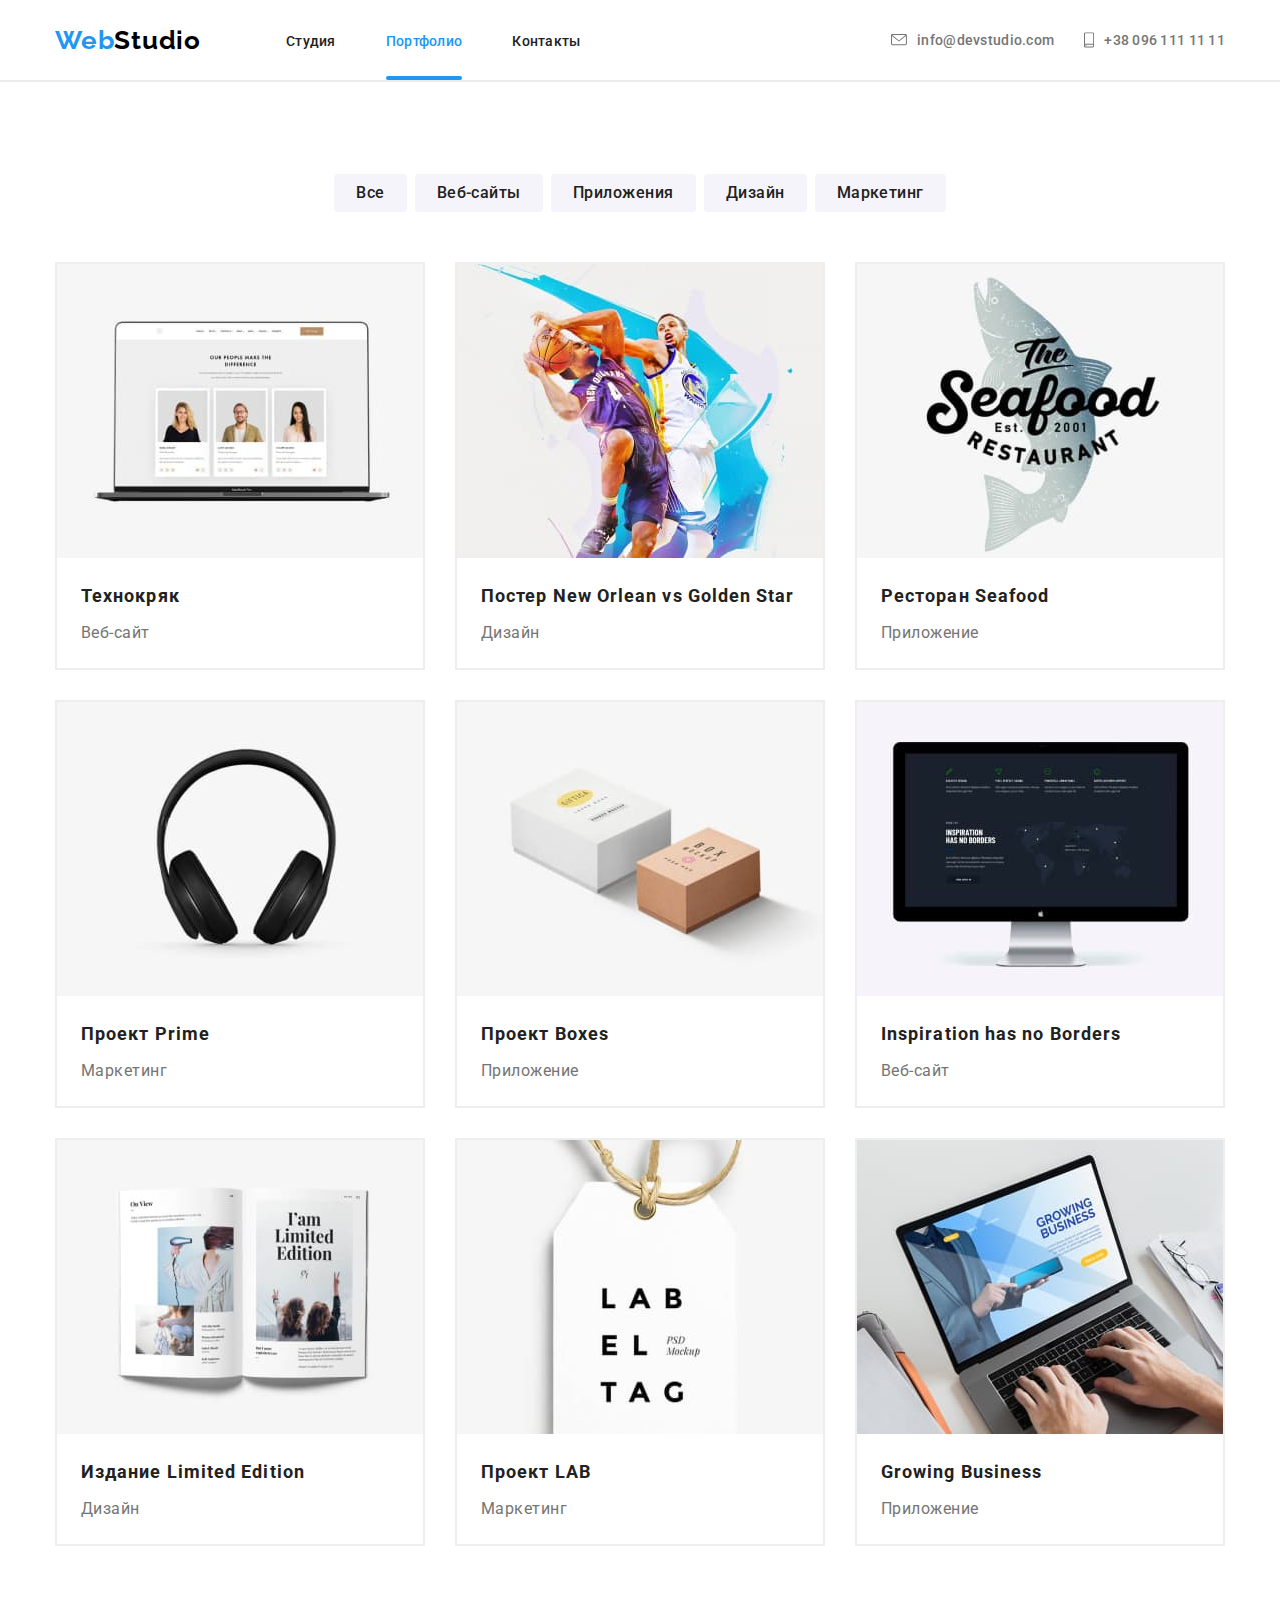
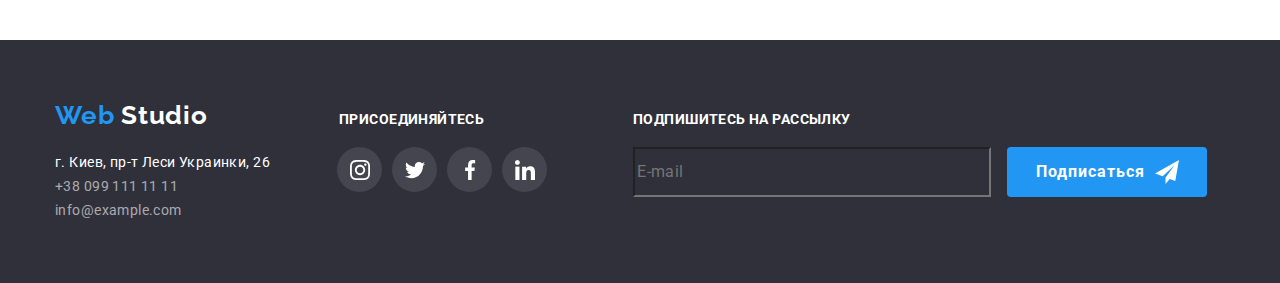
==== portfolio.html @ 1207f187 "переносить стилі СSS-коду на препроцесор SASS" ====
<!DOCTYPE html>
<html lang="ru">

<head>
    <meta charset="UTF-8" />
    <meta name="viewport" content="width=device-width, initial-scale=1.0" />
    <title>Портфолио</title>
    <link href="https://fonts.googleapis.com/css2?family=Raleway:wght@700&family=Roboto:wght@300;500;700;900&display=swap" rel="stylesheet" />
    <link rel="stylesheet" href="./css/portfolio.min.css" />
</head>

<body>
    <header class="page-header">
        <div class="container nav-contact">
            <a class="logo" href="./index.html">
                <span class="first-part-logo">Web</span> Studio
            </a>
            <nav>
                <ul class="site-nav list">
                    <li class="iten"><a class="site-link" href="./index.html">Студия</a></li>
                    <li class="iten">
                        <a class="site-current site-link" href="./portfolio.html">Портфолио</a>
                    </li>
                    <li class="iten"><a class="site-link" href="#">Контакты</a></li>
                </ul>
            </nav>
            <ul class="contact-us list">
                <li class="iten">
                    <a class="contact-us-link" href="mailto:info@devstudio.com">
                        <svg class="contact-us-icon" width="16" height="12">
                <use href="./images/icons/sprite.svg#icon-envelope"></use></svg              >info@devstudio.com</a
            >
          </li>
          <li class="iten">
            <a class="contact-us-link" href="tel:+380961111111">
              <svg class="contact-us-icon" width="10" height="16">
                <use
                  href="./images/icons/sprite.svg#icon-smartphone"
                ></use></svg>+38 096 111 11 11</a>
                </li>
            </ul>
        </div>
    </header>
    <main>
        <section class="section portfolio">
            <div class="container">
                <h1 hidden class="list">наши услуги</h1>
                <ul class="button-items list">
                    <li class="iten">
                        <button class="button-nav" type="button">Все</button>
                    </li>
                    <li class="iten">
                        <button class="button-nav" type="button">Веб-сайты</button>
                    </li>
                    <li class="iten">
                        <button class="button-nav" type="button">Приложения</button>
                    </li>
                    <li class="iten">
                        <button class="button-nav" type="button">Дизайн</button>
                    </li>
                    <li class="iten">
                        <button class="button-nav" type="button">Маркетинг</button>
                    </li>
                </ul>
            </div>
        </section>
        <section class="section pro">
            <div class="container">
                <h2 hidden class="section-title">Наши проекты</h2>
                <ul class="projects-items list">
                    <li class="iten">
                        <a class="projects-link" href="#">
                            <div class="position">
                                <img class="pic-project" src="./images/portfolio_all/img-odyn.jpg" alt="Главная страница сайта Технокряк" width="370" />
                                <div class="portfolio-overlay">
                                    <p class="text-project">
                                        Технокряк это современная площадка распространения коронавируса. Компании используют эту платформу для цифрового шпионажа и атак на защищённые сервера конкурентов.
                                    </p>
                                </div>
                            </div>

                            <h3 class="section-subtitle project-size">Технокряк</h3>
                            <p class="text text-project-size">Веб-сайт</p>
                        </a>
                    </li>
                    <li class="iten">
                        <a class="projects-link" href=" #">
                            <div class="position">
                                <img class="pic-project" src="./images/portfolio_all/img-dwa.jpg" alt="Постер New Orlean vs Golden Star" width="370" />
                                <div class="portfolio-overlay">
                                    <p class="text-project">
                                        Технокряк это современная площадка распространения коронавируса. Компании используют эту платформу для цифрового шпионажа и атак на защищённые сервера конкурентов.
                                    </p>
                                </div>
                            </div>
                            <h3 class="section-subtitle project-size">
                                Постер New Orlean vs Golden Star
                            </h3>
                            <p class="text text-project-size">Дизайн</p>
                        </a>
                    </li>
                    <li class="iten">
                        <a class="projects-link" href=" #">
                            <div class="position"><img class="pic-project" src="./images/portfolio_all/img-try.jpg" alt="Ресторан Seafood" width="370" />
                                <div class="portfolio-overlay">
                                    <p class="text-project">
                                        Технокряк это современная площадка распространения коронавируса. Компании используют эту платформу для цифрового шпионажа и атак на защищённые сервера конкурентов.
                                    </p>
                                </div>
                            </div>
                            <h3 class="section-subtitle project-size">Ресторан Seafood</h3>
                            <p class="text text-project-size">Приложение</p>
                        </a>
                    </li>
                    <li class="iten">
                        <a class="projects-link" href=" #">
                            <div class="position"><img class="pic-project" src="./images/portfolio_all/img-cztery.jpg" alt="Наушники" width="370" />
                                <div class="portfolio-overlay">
                                    <p class="text-project">
                                        Технокряк это современная площадка распространения коронавируса. Компании используют эту платформу для цифрового шпионажа и атак на защищённые сервера конкурентов.
                                    </p>
                                </div>
                            </div>
                            <h3 class="section-subtitle project-size">Проект Prime</h3>
                            <p class="text text-project-size">Маркетинг</p>
                        </a>
                    </li>
                    <li class="iten">
                        <a class="projects-link" href=" #">
                            <div class="position"><img class="pic-project" src="./images/portfolio_all/img-piec.jpg" alt="Две коробки" width="370" />
                                <div class="portfolio-overlay">
                                    <p class="text-project">
                                        Технокряк это современная площадка распространения коронавируса. Компании используют эту платформу для цифрового шпионажа и атак на защищённые сервера конкурентов.
                                    </p>
                                </div>
                            </div>
                            <h3 class="section-subtitle project-size">Проект Boxes</h3>
                            <p class="text text-project-size">Приложение</p>
                        </a>
                    </li>
                    <li class="iten">
                        <a class="projects-link" href=" #">
                            <div class="position"><img class="pic-project" src="./images/portfolio_all/img-szesc.jpg" alt="Экран компьютера" width="370" />
                                <div class="portfolio-overlay">
                                    <p class="text-project">
                                        Технокряк это современная площадка распространения коронавируса. Компании используют эту платформу для цифрового шпионажа и атак на защищённые сервера конкурентов.
                                    </p>
                                </div>
                            </div>
                            <h3 class="section-subtitle project-size">
                                Inspiration has no Borders
                            </h3>
                            <p class="text text-project-size">Веб-сайт</p>
                        </a>
                    </li>
                    <li class="iten">
                        <a class="projects-link" href=" #">
                            <div class="position"><img class="pic-project" src="./images/portfolio_all/img-siedem.jpg" alt="Издание Limited Edition" width="370" />
                                <div class="portfolio-overlay">
                                    <p class="text-project">
                                        Технокряк это современная площадка распространения коронавируса. Компании используют эту платформу для цифрового шпионажа и атак на защищённые сервера конкурентов.
                                    </p>
                                </div>
                            </div>
                            <h3 class="section-subtitle project-size">
                                Издание Limited Edition
                            </h3>
                            <p class="text text-project-size">Дизайн</p>
                        </a>
                    </li>
                    <li class="iten">
                        <a class="projects-link" href=" #">
                            <div class="position">
                                <img class="pic-project" src="./images/portfolio_all/img-osiem.jpg" alt="Метка" width="370" />
                                <div class="portfolio-overlay">
                                    <p class="text-project">
                                        Технокряк это современная площадка распространения коронавируса. Компании используют эту платформу для цифрового шпионажа и атак на защищённые сервера конкурентов.
                                    </p>
                                </div>
                            </div>

                            <h3 class="section-subtitle project-size">Проект LAB</h3>
                            <p class="text text-project-size">Маркетинг</p>
                        </a>
                    </li>
                    <li class="iten">
                        <a class="projects-link" href=" #">
                            <div class="position">
                                <img class="pic-project" src="./images/portfolio_all/img-dziewiec.jpg" alt="ноутбук" width="370" />
                                <div class="portfolio-overlay">
                                    <p class="text-project">
                                        Технокряк это современная площадка распространения коронавируса. Компании используют эту платформу для цифрового шпионажа и атак на защищённые сервера конкурентов.
                                    </p>
                                </div>
                            </div>
                            <h3 class="section-subtitle project-size">Growing Business</h3>
                            <p class="text text-project-size">Приложение</p>
                        </a>

                    </li>
                </ul>
            </div>
        </section>
    </main>
    <footer class="footer">
        <!--силка на головну сторінку, адреса і контакти-->
        <div class="container foot-div">
            <section class="section foot">
                <h2>
                    <a class="logo foo" href="#">
                        <span class="first-part-logo">Web</span
              ><span class="second-part-logo"> Studio</span></a>
                </h2>
                <address>
            <ul class="info-about-compani list">
              <li>
                <a class="location-link" href="#"
                  >г. Киев, пр-т Леси Украинки, 26</a
                >
              </li>
              <li>
                <a class="number-link" href="tel:+380991111111"
                  >+38 099 111 11 11</a
                >
              </li>
              <li>
                <a class="mail-link" href="mailto:info@example.com"
                  >info@example.com</a
                >
              </li>
            </ul>
          </address>
            </section>
            <!--силки на соц мережі компанії-->
            <div class="follow-us-div">
                <span class="follow-us-text">присоединяйтесь</span>
                <ul class="footer-social-iteam list">
                    <li class="iten">
                        <a class="footer-social-link" href="#" target="_blank" rel="noopener norefereer" aria-label="сылка Instagram"><img src="./images/social/instagram-sec.svg" alt="" /></a>
                    </li>
                    <li class="iten">
                        <a class="footer-social-link" href="#" target="_blank" rel="noopener norefereer" aria-label="сылка Twitter"><img src="./images/social/twitter-sec.svg" alt="" /></a>
                    </li>
                    <li class="iten">
                        <a class="footer-social-link" href="#" target="_blank" rel="noopener norefereer" aria-label="сылка Facebook"><img src="./images/social/facebook-sec.svg" alt="" /></a>
                    </li>
                    <li class="iten">
                        <a class="footer-social-link" href="#" target="_blank" rel="noopener norefereer" aria-label="сылка Linkedin">
                            <img src="./images/social/linkedin-sec.svg" alt="" /></a>
                    </li>
                </ul>
            </div>
            <!--форма для бажаючих отримати розсилку-->
            <div>
                <span class="follow-us-text">подпишитесь на рассылку</span>
                <!--знаю, що для задуманої роботи моє написання форми, можливо, неправильне, але хотіла, щоб візуально виглядало подібно :) -->
                <form class="form" action="#">
                    <label>
              <input class="email-box" type="email" placeholder="E-mail" />
            </label>
                    <button class="button btn-footer" type="submit">Подписаться<svg class="follow-icon" width="24" height="24"><use href="./images/icons/sprite.svg#icon-icon-send"> </use></svg></button>
                </form>
            </div>
        </div>
    </footer>

</body>

</html>
---- css/portfolio.min.css ----
/*! normalize.css v8.0.1 | MIT License | github.com/necolas/normalize.css */html{line-height:1.15;-webkit-text-size-adjust:100%}body{margin:0}main{display:block}h1{font-size:2em;margin:0.67em 0}hr{box-sizing:content-box;height:0;overflow:visible}pre{font-family:monospace, monospace;font-size:1em}a{background-color:transparent}abbr[title]{border-bottom:none;text-decoration:underline;text-decoration:underline dotted}b,strong{font-weight:bolder}code,kbd,samp{font-family:monospace, monospace;font-size:1em}small{font-size:80%}sub,sup{font-size:75%;line-height:0;position:relative;vertical-align:baseline}sub{bottom:-0.25em}sup{top:-0.5em}img{border-style:none}button,input,optgroup,select,textarea{font-family:inherit;font-size:100%;line-height:1.15;margin:0}button,input{overflow:visible}button,select{text-transform:none}button,[type="button"],[type="reset"],[type="submit"]{-webkit-appearance:button}button::-moz-focus-inner,[type="button"]::-moz-focus-inner,[type="reset"]::-moz-focus-inner,[type="submit"]::-moz-focus-inner{border-style:none;padding:0}button:-moz-focusring,[type="button"]:-moz-focusring,[type="reset"]:-moz-focusring,[type="submit"]:-moz-focusring{outline:1px dotted ButtonText}fieldset{padding:0.35em 0.75em 0.625em}legend{box-sizing:border-box;color:inherit;display:table;max-width:100%;padding:0;white-space:normal}progress{vertical-align:baseline}textarea{overflow:auto}[type="checkbox"],[type="radio"]{box-sizing:border-box;padding:0}[type="number"]::-webkit-inner-spin-button,[type="number"]::-webkit-outer-spin-button{height:auto}[type="search"]{-webkit-appearance:textfield;outline-offset:-2px}[type="search"]::-webkit-search-decoration{-webkit-appearance:none}::-webkit-file-upload-button{-webkit-appearance:button;font:inherit}details{display:block}summary{display:list-item}template{display:none}[hidden]{display:none}html{box-sizing:border-box}*,*::before,*::after{box-sizing:inherit}body{font-family:Roboto, sans-serif;background-color:#fff;color:#757575}.list{padding:0;margin:0;list-style:none}a{text-decoration:none}img{display:block}.page-header{position:relative}.container{width:1200px;margin-left:auto;margin-right:auto;padding-left:15px;padding-right:15px;z-index:1}.nav-contact{display:flex;align-items:center}.nav-contact::after{content:'';position:absolute;width:100%;height:0px;left:0px;top:80px;border:1px solid #ECECEC}.logo{display:flex;margin-top:25px;margin-bottom:25px;font-family:Raleway, sans-serif;font-weight:700;font-size:26px;line-height:1.192;letter-spacing:0.03em;color:#000}.first-part-logo{color:#2196f3}.site-nav{display:flex;margin-left:85px}.site-nav .iten+.iten{margin-left:50px}.site-nav a{position:relative;display:block;padding-top:32px;padding-bottom:32px;font-weight:500;font-size:14px;line-height:1.142;letter-spacing:0.02em;color:#212121;transition:color 250ms cubic-bezier(0.4, 0, 0.2, 1)}.site-nav a:hover,.site-nav a:focus{color:#2196f3;outline-color:transparent}.site-nav .site-current{color:#2196f3}.site-nav .site-current::after{position:absolute;left:0;bottom:0;content:'';display:block;width:100%;height:4px;background-color:#2196f3;border-radius:2px}.contact-us{display:flex;margin-left:auto}.contact-us .iten+.iten{margin-left:30px}.contact-us .contact-us-link{display:flex;align-items:center;padding-top:32px;padding-bottom:32px;font-weight:500;font-size:14px;line-height:1.142;letter-spacing:0.02em;color:#757575;transition:color 250ms cubic-bezier(0.4, 0, 0.2, 1)}.contact-us .contact-us-icon{margin-right:10px;fill:currentColor}.contact-us .contact-us-link:hover,.contact-us .contact-us-link:focus{color:#2196f3;outline-color:transparent}.button{min-width:200px;padding:10px 32px;border-radius:4px;border:transparent;font-weight:700;font-size:16px;line-height:1.87;align-items:center;text-align:center;letter-spacing:0.06em;color:#fff;background-color:#2196f3;transition:background 250ms cubic-bezier(0.4, 0, 0.2, 1);outline:transparent}.btn-service:hover,.btn-service:focus{background:#188CE8;outline:transparent}.button-nav{display:inline-block;border-radius:4px;padding:6px 22px;border:transparent;font-weight:500;font-size:16px;line-height:1.625;text-align:center;letter-spacing:0.03em;color:#212121;background-color:#f5f4fa;transition:background-color 250ms cubic-bezier(0.4, 0, 0.2, 1)}.button-nav:hover,.button-nav:focus{color:#fff;background-color:#2196f3;outline-color:transparent}.button-items{display:flex;justify-content:center}.button-items .iten+.iten{margin-left:8px}.section.portfolio{padding-top:93px;padding-bottom:50px}.section.pro{padding-top:0;padding-bottom:94px}.section{padding-top:94px;padding-bottom:89px}.section-title,.section-subtitle{color:#212121}.projects-items{display:flex;flex-wrap:wrap}.projects-items .iten{width:370px;margin-right:30px;margin-bottom:30px;background:#fff;border:1px solid #EEEEEE;box-sizing:border-box}.projects-items .iten:nth-child(3n){margin-right:0}.projects-items .iten:nth-last-child(-n+3){margin-bottom:0}.text{color:#757575}.projects-link{display:block;text-decoration:none;border:1px solid #EEEEEE}.position{position:relative;overflow:hidden}.portfolio-overlay{width:100%;height:294px;position:absolute;top:0;left:0;background-color:rgba(33,150,243,0.9);transition:transform 250ms cubic-bezier(0.4, 0, 0.2, 1),opacity 250ms cubic-bezier(0.4, 0, 0.2, 1);transform:translateY(100%);opacity:0}.text-project{position:absolute;top:0;left:0;margin-bottom:0;margin-top:0;padding:63px 24px;font-family:Roboto;font-weight:400;font-size:18px;line-height:1.56;letter-spacing:0.03em;color:#fff}.projects-items .projects-link:hover,.projects-items .projects-link:focus{box-shadow:0px 1px 1px rgba(0,0,0,0.12),0px 4px 4px rgba(0,0,0,0.06),1px 4px 6px rgba(0,0,0,0.16);outline-color:transparent}.projects-link:hover .portfolio-overlay,.projects-link:focus .portfolio-overlay{transform:translateY(0);opacity:1}.project-size{margin-bottom:4px;margin-top:0;margin-left:24px;font-weight:700;font-size:18px;line-height:2;letter-spacing:0.06em;text-transform:none}.text-project-size{margin-top:0;margin-bottom:20px;margin-left:24px;font-weight:400;font-size:16px;line-height:1.87;letter-spacing:0.03em}.pic-project{margin-top:0;margin-bottom:20px}.btn-footer{display:inline-flex;padding:10px 28px 10px 29px;fill:var(--wight-color);transition:background 250ms cubic-bezier(0.4, 0, 0.2, 1);outline:transparent}.btn-footer:hover,.btn-footer:focus{background:#188CE8;outline:transparent}.footer{background-color:#2f303a}.foot-div{display:flex;align-items:baseline}.second-part-logo{color:#fff}.logo.foo{display:inline-block;margin-top:60px;margin-bottom:20px}.section.foot{padding-top:0;padding-bottom:0}h2{margin-top:0;margin-bottom:0}h2>a{display:inline-block;margin-bottom:20px;margin-top:60px}.info-about-compani{display:inline-block;margin-bottom:60px;font-weight:400;font-size:14px;line-height:1.71;letter-spacing:0.03em;font-style:normal}.location-link,.number-link{margin-bottom:9px;margin-top:0}.mail-link{margin-bottom:60px;margin-top:0}.location-link{color:#fff}.number-link,.mail-link{color:rgba(255,255,255,0.6)}.follow-us-div{width:206px;margin-right:88px;margin-left:69px}.follow-us-text{display:inline-block;margin-bottom:20px;font-weight:700;font-size:14px;line-height:1.142;letter-spacing:0.03em;text-transform:uppercase;color:#fff}.footer-social-iteam{display:flex;justify-content:center;margin-left:auto;margin-right:auto}.footer-social-iteam .iten{display:flex;width:45px;height:45px;border:1px solid transparent;border-radius:50%;background-color:rgba(255,255,255,0.1)}.footer-social-iteam .footer-social-link{color:#fff;width:44px;height:44px;padding:12px;border:none;align-items:center}.footer-social-iteam .iten:not(:last-child){margin-right:10px}.footer-social-iteam .footer-social-link:hover,.footer-social-iteam .footer-social-link:focus{border:1px solid transparent;border-radius:50%;background-color:#2196f3;outline-color:transparent;outline-style:inherit}.footer-social-iteam .footer-social-link:hover .footer-icon,.footer-social-iteam .footer-social-link:focus .footer-icon{fill:#fff;outline-color:transparent;outline-style:inherit}.footer-icon{fill:#fff}.follow-icon{margin-left:10px;fill:#fff}.email-box{width:358px;height:50px;margin-right:12px;font-weight:400;font-size:16px;line-height:1.25;align-items:center;letter-spacing:0.03em;color:rgba(255,255,255,0.6);background-color:#2f303a;outline-color:transparent}.email-box:focus{outline:transparent}
/*# sourceMappingURL=portfolio.min.css.map */
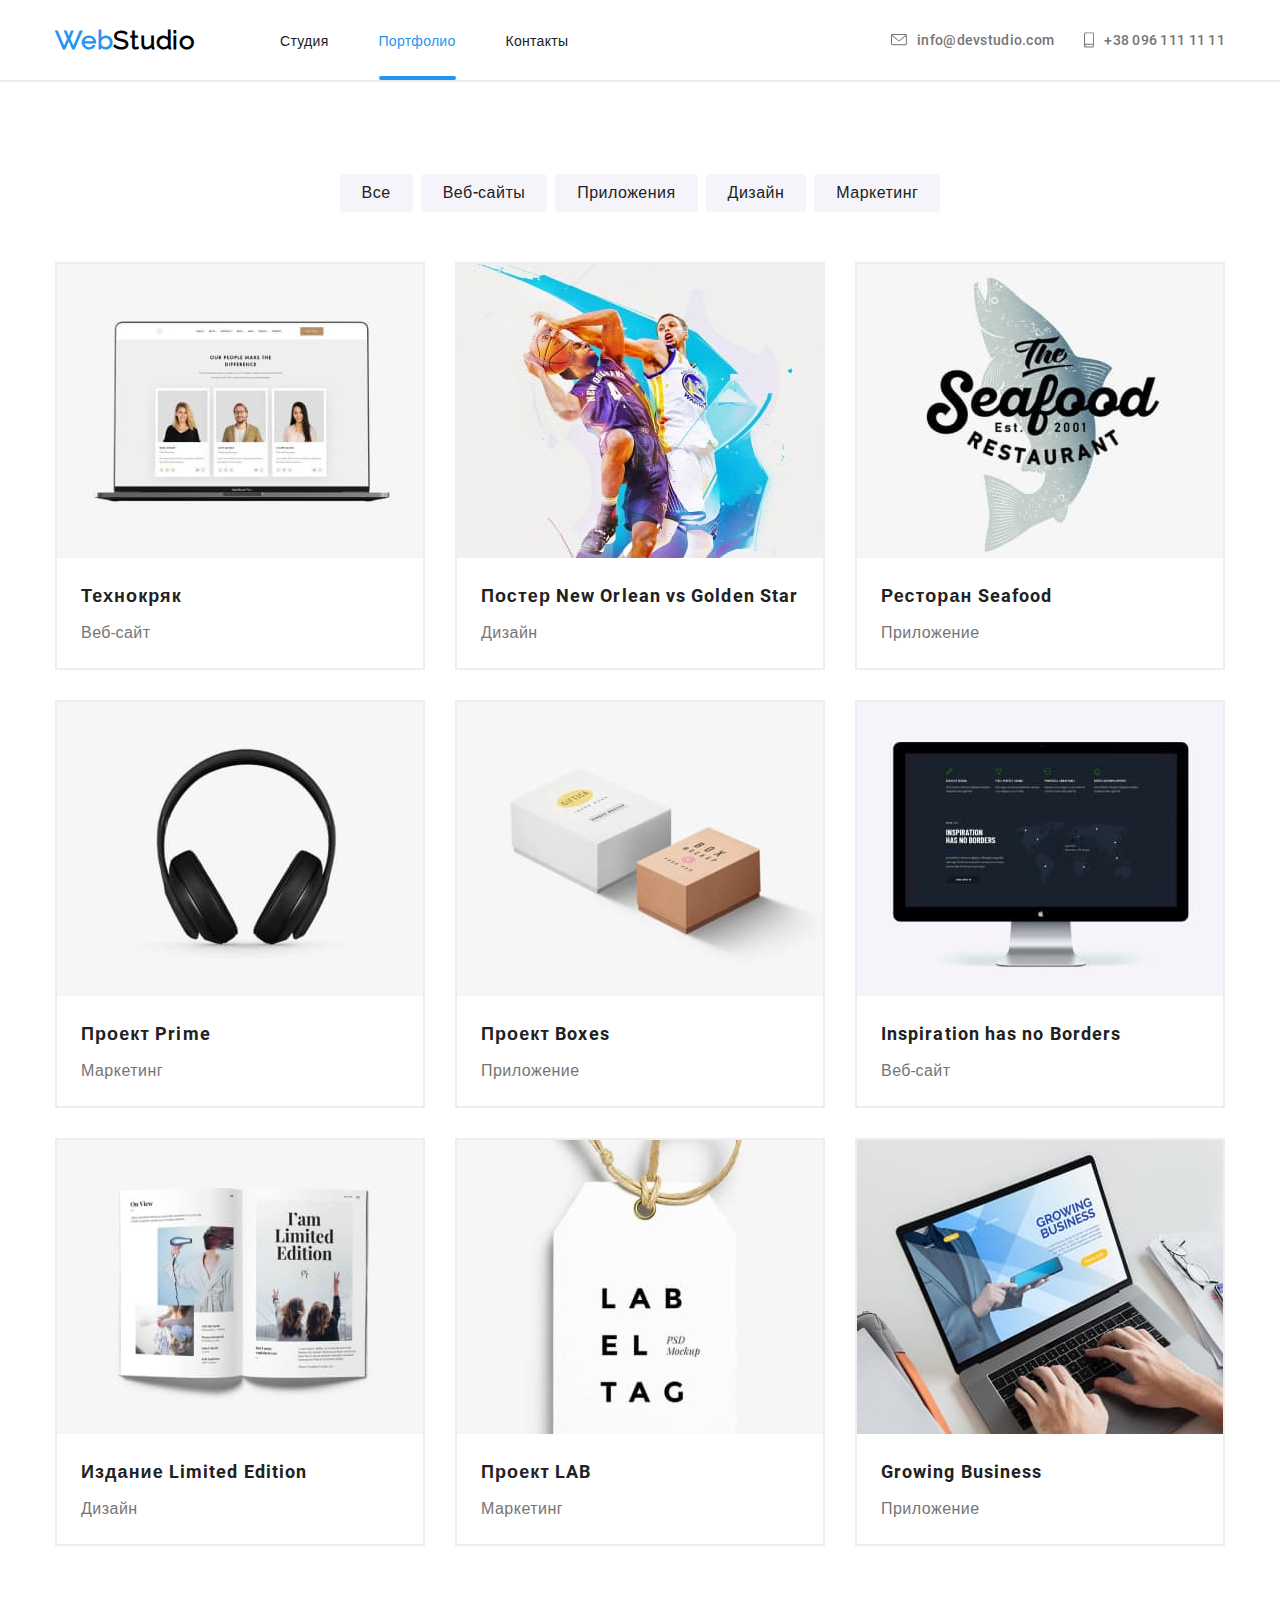
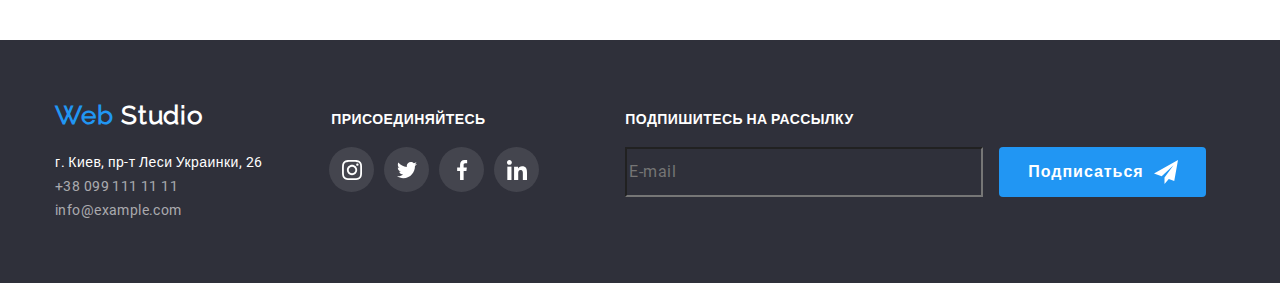
==== commit 555c3808: "підключає шрифти локально" ====
--- a/portfolio.html
+++ b/portfolio.html
@@ -5,7 +5,7 @@
     <meta charset="UTF-8" />
     <meta name="viewport" content="width=device-width, initial-scale=1.0" />
     <title>Портфолио</title>
-    <link href="https://fonts.googleapis.com/css2?family=Raleway:wght@700&family=Roboto:wght@300;500;700;900&display=swap" rel="stylesheet" />
+    <!-- <link href="https://fonts.googleapis.com/css2?family=Raleway:wght@700&family=Roboto:wght@300;500;700;900&display=swap" rel="stylesheet" /> -->
     <link rel="stylesheet" href="./css/portfolio.min.css" />
 </head>
 
--- a/css/portfolio.min.css
+++ b/css/portfolio.min.css
@@ -1,2 +1,2 @@
-/*! normalize.css v8.0.1 | MIT License | github.com/necolas/normalize.css */html{line-height:1.15;-webkit-text-size-adjust:100%}body{margin:0}main{display:block}h1{font-size:2em;margin:0.67em 0}hr{box-sizing:content-box;height:0;overflow:visible}pre{font-family:monospace, monospace;font-size:1em}a{background-color:transparent}abbr[title]{border-bottom:none;text-decoration:underline;text-decoration:underline dotted}b,strong{font-weight:bolder}code,kbd,samp{font-family:monospace, monospace;font-size:1em}small{font-size:80%}sub,sup{font-size:75%;line-height:0;position:relative;vertical-align:baseline}sub{bottom:-0.25em}sup{top:-0.5em}img{border-style:none}button,input,optgroup,select,textarea{font-family:inherit;font-size:100%;line-height:1.15;margin:0}button,input{overflow:visible}button,select{text-transform:none}button,[type="button"],[type="reset"],[type="submit"]{-webkit-appearance:button}button::-moz-focus-inner,[type="button"]::-moz-focus-inner,[type="reset"]::-moz-focus-inner,[type="submit"]::-moz-focus-inner{border-style:none;padding:0}button:-moz-focusring,[type="button"]:-moz-focusring,[type="reset"]:-moz-focusring,[type="submit"]:-moz-focusring{outline:1px dotted ButtonText}fieldset{padding:0.35em 0.75em 0.625em}legend{box-sizing:border-box;color:inherit;display:table;max-width:100%;padding:0;white-space:normal}progress{vertical-align:baseline}textarea{overflow:auto}[type="checkbox"],[type="radio"]{box-sizing:border-box;padding:0}[type="number"]::-webkit-inner-spin-button,[type="number"]::-webkit-outer-spin-button{height:auto}[type="search"]{-webkit-appearance:textfield;outline-offset:-2px}[type="search"]::-webkit-search-decoration{-webkit-appearance:none}::-webkit-file-upload-button{-webkit-appearance:button;font:inherit}details{display:block}summary{display:list-item}template{display:none}[hidden]{display:none}html{box-sizing:border-box}*,*::before,*::after{box-sizing:inherit}body{font-family:Roboto, sans-serif;background-color:#fff;color:#757575}.list{padding:0;margin:0;list-style:none}a{text-decoration:none}img{display:block}.page-header{position:relative}.container{width:1200px;margin-left:auto;margin-right:auto;padding-left:15px;padding-right:15px;z-index:1}.nav-contact{display:flex;align-items:center}.nav-contact::after{content:'';position:absolute;width:100%;height:0px;left:0px;top:80px;border:1px solid #ECECEC}.logo{display:flex;margin-top:25px;margin-bottom:25px;font-family:Raleway, sans-serif;font-weight:700;font-size:26px;line-height:1.192;letter-spacing:0.03em;color:#000}.first-part-logo{color:#2196f3}.site-nav{display:flex;margin-left:85px}.site-nav .iten+.iten{margin-left:50px}.site-nav a{position:relative;display:block;padding-top:32px;padding-bottom:32px;font-weight:500;font-size:14px;line-height:1.142;letter-spacing:0.02em;color:#212121;transition:color 250ms cubic-bezier(0.4, 0, 0.2, 1)}.site-nav a:hover,.site-nav a:focus{color:#2196f3;outline-color:transparent}.site-nav .site-current{color:#2196f3}.site-nav .site-current::after{position:absolute;left:0;bottom:0;content:'';display:block;width:100%;height:4px;background-color:#2196f3;border-radius:2px}.contact-us{display:flex;margin-left:auto}.contact-us .iten+.iten{margin-left:30px}.contact-us .contact-us-link{display:flex;align-items:center;padding-top:32px;padding-bottom:32px;font-weight:500;font-size:14px;line-height:1.142;letter-spacing:0.02em;color:#757575;transition:color 250ms cubic-bezier(0.4, 0, 0.2, 1)}.contact-us .contact-us-icon{margin-right:10px;fill:currentColor}.contact-us .contact-us-link:hover,.contact-us .contact-us-link:focus{color:#2196f3;outline-color:transparent}.button{min-width:200px;padding:10px 32px;border-radius:4px;border:transparent;font-weight:700;font-size:16px;line-height:1.87;align-items:center;text-align:center;letter-spacing:0.06em;color:#fff;background-color:#2196f3;transition:background 250ms cubic-bezier(0.4, 0, 0.2, 1);outline:transparent}.btn-service:hover,.btn-service:focus{background:#188CE8;outline:transparent}.button-nav{display:inline-block;border-radius:4px;padding:6px 22px;border:transparent;font-weight:500;font-size:16px;line-height:1.625;text-align:center;letter-spacing:0.03em;color:#212121;background-color:#f5f4fa;transition:background-color 250ms cubic-bezier(0.4, 0, 0.2, 1)}.button-nav:hover,.button-nav:focus{color:#fff;background-color:#2196f3;outline-color:transparent}.button-items{display:flex;justify-content:center}.button-items .iten+.iten{margin-left:8px}.section.portfolio{padding-top:93px;padding-bottom:50px}.section.pro{padding-top:0;padding-bottom:94px}.section{padding-top:94px;padding-bottom:89px}.section-title,.section-subtitle{color:#212121}.projects-items{display:flex;flex-wrap:wrap}.projects-items .iten{width:370px;margin-right:30px;margin-bottom:30px;background:#fff;border:1px solid #EEEEEE;box-sizing:border-box}.projects-items .iten:nth-child(3n){margin-right:0}.projects-items .iten:nth-last-child(-n+3){margin-bottom:0}.text{color:#757575}.projects-link{display:block;text-decoration:none;border:1px solid #EEEEEE}.position{position:relative;overflow:hidden}.portfolio-overlay{width:100%;height:294px;position:absolute;top:0;left:0;background-color:rgba(33,150,243,0.9);transition:transform 250ms cubic-bezier(0.4, 0, 0.2, 1),opacity 250ms cubic-bezier(0.4, 0, 0.2, 1);transform:translateY(100%);opacity:0}.text-project{position:absolute;top:0;left:0;margin-bottom:0;margin-top:0;padding:63px 24px;font-family:Roboto;font-weight:400;font-size:18px;line-height:1.56;letter-spacing:0.03em;color:#fff}.projects-items .projects-link:hover,.projects-items .projects-link:focus{box-shadow:0px 1px 1px rgba(0,0,0,0.12),0px 4px 4px rgba(0,0,0,0.06),1px 4px 6px rgba(0,0,0,0.16);outline-color:transparent}.projects-link:hover .portfolio-overlay,.projects-link:focus .portfolio-overlay{transform:translateY(0);opacity:1}.project-size{margin-bottom:4px;margin-top:0;margin-left:24px;font-weight:700;font-size:18px;line-height:2;letter-spacing:0.06em;text-transform:none}.text-project-size{margin-top:0;margin-bottom:20px;margin-left:24px;font-weight:400;font-size:16px;line-height:1.87;letter-spacing:0.03em}.pic-project{margin-top:0;margin-bottom:20px}.btn-footer{display:inline-flex;padding:10px 28px 10px 29px;fill:var(--wight-color);transition:background 250ms cubic-bezier(0.4, 0, 0.2, 1);outline:transparent}.btn-footer:hover,.btn-footer:focus{background:#188CE8;outline:transparent}.footer{background-color:#2f303a}.foot-div{display:flex;align-items:baseline}.second-part-logo{color:#fff}.logo.foo{display:inline-block;margin-top:60px;margin-bottom:20px}.section.foot{padding-top:0;padding-bottom:0}h2{margin-top:0;margin-bottom:0}h2>a{display:inline-block;margin-bottom:20px;margin-top:60px}.info-about-compani{display:inline-block;margin-bottom:60px;font-weight:400;font-size:14px;line-height:1.71;letter-spacing:0.03em;font-style:normal}.location-link,.number-link{margin-bottom:9px;margin-top:0}.mail-link{margin-bottom:60px;margin-top:0}.location-link{color:#fff}.number-link,.mail-link{color:rgba(255,255,255,0.6)}.follow-us-div{width:206px;margin-right:88px;margin-left:69px}.follow-us-text{display:inline-block;margin-bottom:20px;font-weight:700;font-size:14px;line-height:1.142;letter-spacing:0.03em;text-transform:uppercase;color:#fff}.footer-social-iteam{display:flex;justify-content:center;margin-left:auto;margin-right:auto}.footer-social-iteam .iten{display:flex;width:45px;height:45px;border:1px solid transparent;border-radius:50%;background-color:rgba(255,255,255,0.1)}.footer-social-iteam .footer-social-link{color:#fff;width:44px;height:44px;padding:12px;border:none;align-items:center}.footer-social-iteam .iten:not(:last-child){margin-right:10px}.footer-social-iteam .footer-social-link:hover,.footer-social-iteam .footer-social-link:focus{border:1px solid transparent;border-radius:50%;background-color:#2196f3;outline-color:transparent;outline-style:inherit}.footer-social-iteam .footer-social-link:hover .footer-icon,.footer-social-iteam .footer-social-link:focus .footer-icon{fill:#fff;outline-color:transparent;outline-style:inherit}.footer-icon{fill:#fff}.follow-icon{margin-left:10px;fill:#fff}.email-box{width:358px;height:50px;margin-right:12px;font-weight:400;font-size:16px;line-height:1.25;align-items:center;letter-spacing:0.03em;color:rgba(255,255,255,0.6);background-color:#2f303a;outline-color:transparent}.email-box:focus{outline:transparent}
+@font-face{font-family:'Raleway';font-style:normal;font-weight:300;src:local(""),url("../fonts/raleway-v17-latin-300.woff2") format("woff2"),url("../fonts/raleway-v17-latin-300.woff") format("woff")}@font-face{font-family:'Raleway';font-style:normal;font-weight:400;src:local(""),url("../fonts/raleway-v17-latin-regular.woff2") format("woff2"),url("../fonts/raleway-v17-latin-regular.woff") format("woff")}@font-face{font-family:'Roboto';font-style:normal;font-weight:300;src:local("Roboto Light"),local("Roboto-Light"),url("../fonts/roboto-v20-latin-300.woff2") format("woff2"),url("../fonts/roboto-v20-latin-300.woff") format("woff")}@font-face{font-family:'Roboto';font-style:normal;font-weight:400;src:local("Roboto"),local("Roboto-Regular"),url("../fonts/roboto-v20-latin-regular.woff2") format("woff2"),url("../fonts/roboto-v20-latin-regular.woff") format("woff")}@font-face{font-family:'Roboto';font-style:normal;font-weight:500;src:local("Roboto Medium"),local("Roboto-Medium"),url("../fonts/roboto-v20-latin-500.woff2") format("woff2"),url("../fonts/roboto-v20-latin-500.woff") format("woff")}@font-face{font-family:'Roboto';font-style:normal;font-weight:700;src:local("Roboto Bold"),local("Roboto-Bold"),url("../fonts/roboto-v20-latin-700.woff2") format("woff2"),url("../fonts/roboto-v20-latin-700.woff") format("woff")}@font-face{font-family:'Roboto';font-style:normal;font-weight:900;src:local("Roboto Black"),local("Roboto-Black"),url("../fonts/roboto-v20-latin-900.woff2") format("woff2"),url("../fonts/roboto-v20-latin-900.woff") format("woff")}/*! normalize.css v8.0.1 | MIT License | github.com/necolas/normalize.css */html{line-height:1.15;-webkit-text-size-adjust:100%}body{margin:0}main{display:block}h1{font-size:2em;margin:0.67em 0}hr{box-sizing:content-box;height:0;overflow:visible}pre{font-family:monospace, monospace;font-size:1em}a{background-color:transparent}abbr[title]{border-bottom:none;text-decoration:underline;text-decoration:underline dotted}b,strong{font-weight:bolder}code,kbd,samp{font-family:monospace, monospace;font-size:1em}small{font-size:80%}sub,sup{font-size:75%;line-height:0;position:relative;vertical-align:baseline}sub{bottom:-0.25em}sup{top:-0.5em}img{border-style:none}button,input,optgroup,select,textarea{font-family:inherit;font-size:100%;line-height:1.15;margin:0}button,input{overflow:visible}button,select{text-transform:none}button,[type="button"],[type="reset"],[type="submit"]{-webkit-appearance:button}button::-moz-focus-inner,[type="button"]::-moz-focus-inner,[type="reset"]::-moz-focus-inner,[type="submit"]::-moz-focus-inner{border-style:none;padding:0}button:-moz-focusring,[type="button"]:-moz-focusring,[type="reset"]:-moz-focusring,[type="submit"]:-moz-focusring{outline:1px dotted ButtonText}fieldset{padding:0.35em 0.75em 0.625em}legend{box-sizing:border-box;color:inherit;display:table;max-width:100%;padding:0;white-space:normal}progress{vertical-align:baseline}textarea{overflow:auto}[type="checkbox"],[type="radio"]{box-sizing:border-box;padding:0}[type="number"]::-webkit-inner-spin-button,[type="number"]::-webkit-outer-spin-button{height:auto}[type="search"]{-webkit-appearance:textfield;outline-offset:-2px}[type="search"]::-webkit-search-decoration{-webkit-appearance:none}::-webkit-file-upload-button{-webkit-appearance:button;font:inherit}details{display:block}summary{display:list-item}template{display:none}[hidden]{display:none}html{box-sizing:border-box}*,*::before,*::after{box-sizing:inherit}body{font-family:Roboto, sans-serif;background-color:#fff;color:#757575}.list{padding:0;margin:0;list-style:none}a{text-decoration:none}img{display:block}.page-header{position:relative}.container{width:1200px;margin-left:auto;margin-right:auto;padding-left:15px;padding-right:15px;z-index:1}.nav-contact{display:flex;align-items:center}.nav-contact::after{content:'';position:absolute;width:100%;height:0px;left:0px;top:80px;border:1px solid #ECECEC}.logo{display:flex;margin-top:25px;margin-bottom:25px;font-family:Raleway, sans-serif;font-weight:700;font-size:26px;line-height:1.192;letter-spacing:0.03em;color:#000}.first-part-logo{color:#2196f3}.site-nav{display:flex;margin-left:85px}.site-nav .iten+.iten{margin-left:50px}.site-nav a{position:relative;display:block;padding-top:32px;padding-bottom:32px;font-weight:500;font-size:14px;line-height:1.142;letter-spacing:0.02em;color:#212121;transition:color 250ms cubic-bezier(0.4, 0, 0.2, 1)}.site-nav a:hover,.site-nav a:focus{color:#2196f3;outline-color:transparent}.site-nav .site-current{color:#2196f3}.site-nav .site-current::after{position:absolute;left:0;bottom:0;content:'';display:block;width:100%;height:4px;background-color:#2196f3;border-radius:2px}.contact-us{display:flex;margin-left:auto}.contact-us .iten+.iten{margin-left:30px}.contact-us .contact-us-link{display:flex;align-items:center;padding-top:32px;padding-bottom:32px;font-weight:500;font-size:14px;line-height:1.142;letter-spacing:0.02em;color:#757575;transition:color 250ms cubic-bezier(0.4, 0, 0.2, 1)}.contact-us .contact-us-icon{margin-right:10px;fill:currentColor}.contact-us .contact-us-link:hover,.contact-us .contact-us-link:focus{color:#2196f3;outline-color:transparent}.button{min-width:200px;padding:10px 32px;border-radius:4px;border:transparent;font-weight:700;font-size:16px;line-height:1.87;align-items:center;text-align:center;letter-spacing:0.06em;color:#fff;background-color:#2196f3;transition:background 250ms cubic-bezier(0.4, 0, 0.2, 1);outline:transparent}.btn-service:hover,.btn-service:focus{background:#188CE8;outline:transparent}.button-nav{display:inline-block;border-radius:4px;padding:6px 22px;border:transparent;font-weight:500;font-size:16px;line-height:1.625;text-align:center;letter-spacing:0.03em;color:#212121;background-color:#f5f4fa;transition:background-color 250ms cubic-bezier(0.4, 0, 0.2, 1)}.button-nav:hover,.button-nav:focus{color:#fff;background-color:#2196f3;outline-color:transparent}.button-items{display:flex;justify-content:center}.button-items .iten+.iten{margin-left:8px}.section.portfolio{padding-top:93px;padding-bottom:50px}.section.pro{padding-top:0;padding-bottom:94px}.section{padding-top:94px;padding-bottom:89px}.section-title,.section-subtitle{color:#212121}.projects-items{display:flex;flex-wrap:wrap}.projects-items .iten{width:370px;margin-right:30px;margin-bottom:30px;background:#fff;border:1px solid #EEEEEE;box-sizing:border-box}.projects-items .iten:nth-child(3n){margin-right:0}.projects-items .iten:nth-last-child(-n+3){margin-bottom:0}.text{color:#757575}.projects-link{display:block;text-decoration:none;border:1px solid #EEEEEE}.position{position:relative;overflow:hidden}.portfolio-overlay{width:100%;height:294px;position:absolute;top:0;left:0;background-color:rgba(33,150,243,0.9);transition:transform 250ms cubic-bezier(0.4, 0, 0.2, 1),opacity 250ms cubic-bezier(0.4, 0, 0.2, 1);transform:translateY(100%);opacity:0}.text-project{position:absolute;top:0;left:0;margin-bottom:0;margin-top:0;padding:63px 24px;font-family:Roboto;font-weight:400;font-size:18px;line-height:1.56;letter-spacing:0.03em;color:#fff}.projects-items .projects-link:hover,.projects-items .projects-link:focus{box-shadow:0px 1px 1px rgba(0,0,0,0.12),0px 4px 4px rgba(0,0,0,0.06),1px 4px 6px rgba(0,0,0,0.16);outline-color:transparent}.projects-link:hover .portfolio-overlay,.projects-link:focus .portfolio-overlay{transform:translateY(0);opacity:1}.project-size{margin-bottom:4px;margin-top:0;margin-left:24px;font-weight:700;font-size:18px;line-height:2;letter-spacing:0.06em;text-transform:none}.text-project-size{margin-top:0;margin-bottom:20px;margin-left:24px;font-weight:400;font-size:16px;line-height:1.87;letter-spacing:0.03em}.pic-project{margin-top:0;margin-bottom:20px}.btn-footer{display:inline-flex;padding:10px 28px 10px 29px;fill:var(--wight-color);transition:background 250ms cubic-bezier(0.4, 0, 0.2, 1);outline:transparent}.btn-footer:hover,.btn-footer:focus{background:#188CE8;outline:transparent}.footer{background-color:#2f303a}.foot-div{display:flex;align-items:baseline}.second-part-logo{color:#fff}.logo.foo{display:inline-block;margin-top:60px;margin-bottom:20px}.section.foot{padding-top:0;padding-bottom:0}h2{margin-top:0;margin-bottom:0}h2>a{display:inline-block;margin-bottom:20px;margin-top:60px}.info-about-compani{display:inline-block;margin-bottom:60px;font-weight:400;font-size:14px;line-height:1.71;letter-spacing:0.03em;font-style:normal}.location-link,.number-link{margin-bottom:9px;margin-top:0}.mail-link{margin-bottom:60px;margin-top:0}.location-link{color:#fff}.number-link,.mail-link{color:rgba(255,255,255,0.6)}.follow-us-div{width:206px;margin-right:88px;margin-left:69px}.follow-us-text{display:inline-block;margin-bottom:20px;font-weight:700;font-size:14px;line-height:1.142;letter-spacing:0.03em;text-transform:uppercase;color:#fff}.footer-social-iteam{display:flex;justify-content:center;margin-left:auto;margin-right:auto}.footer-social-iteam .iten{display:flex;width:45px;height:45px;border:1px solid transparent;border-radius:50%;background-color:rgba(255,255,255,0.1)}.footer-social-iteam .footer-social-link{color:#fff;width:44px;height:44px;padding:12px;border:none;align-items:center}.footer-social-iteam .iten:not(:last-child){margin-right:10px}.footer-social-iteam .footer-social-link:hover,.footer-social-iteam .footer-social-link:focus{border:1px solid transparent;border-radius:50%;background-color:#2196f3;outline-color:transparent;outline-style:inherit}.footer-social-iteam .footer-social-link:hover .footer-icon,.footer-social-iteam .footer-social-link:focus .footer-icon{fill:#fff;outline-color:transparent;outline-style:inherit}.footer-icon{fill:#fff}.follow-icon{margin-left:10px;fill:#fff}.email-box{width:358px;height:50px;margin-right:12px;font-weight:400;font-size:16px;line-height:1.25;align-items:center;letter-spacing:0.03em;color:rgba(255,255,255,0.6);background-color:#2f303a;outline-color:transparent}.email-box:focus{outline:transparent}
 /*# sourceMappingURL=portfolio.min.css.map */